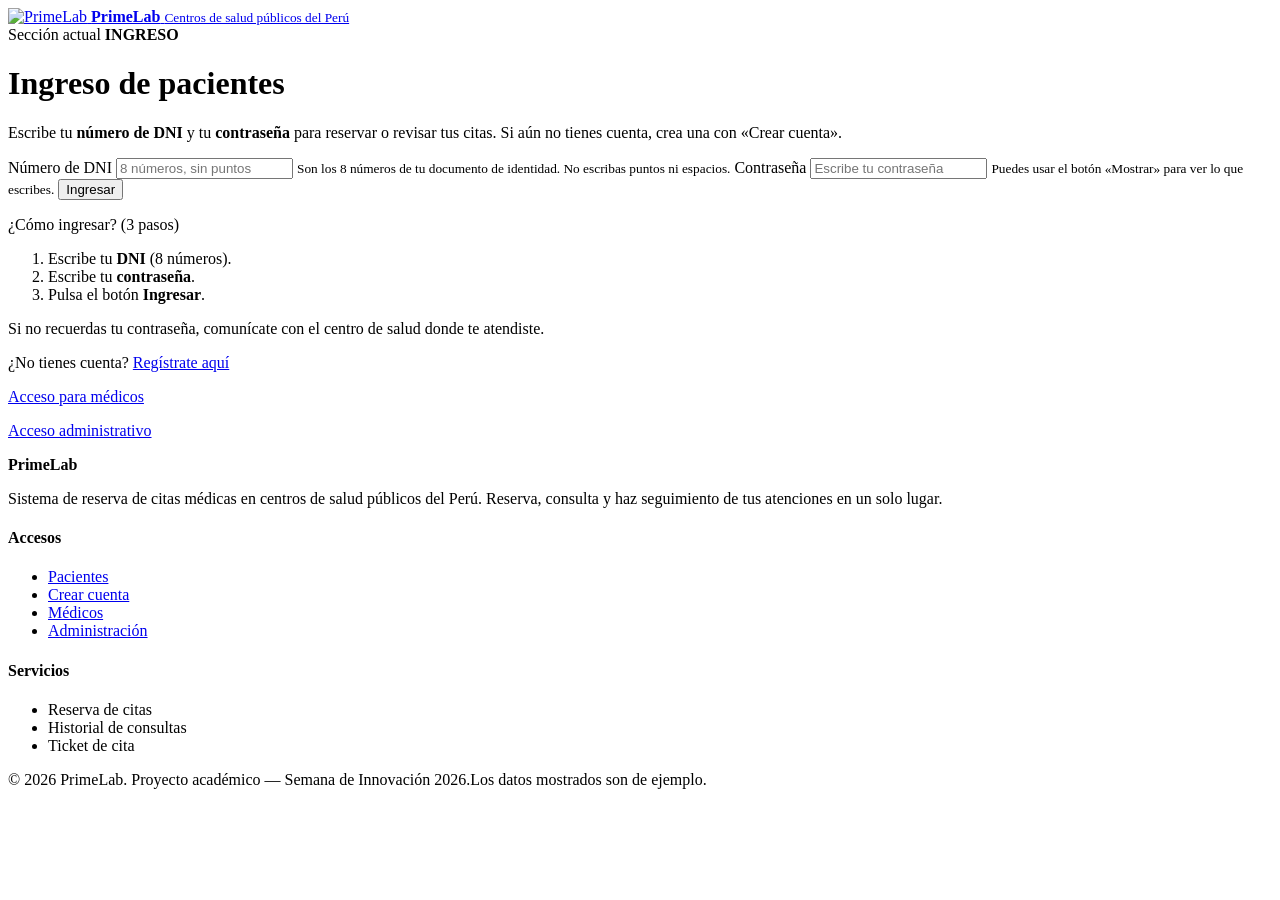
==== index.html @ f3681f13 "Add files via upload" ====
<!doctype html>
<html lang="es">
  <head>
    <meta charset="UTF-8" />
    <meta name="viewport" content="width=device-width, initial-scale=1.0" />
    <title>Iniciar sesión — PrimeLab</title>
    <link rel="preconnect" href="https://fonts.googleapis.com" />
    <link rel="preconnect" href="https://fonts.gstatic.com" crossorigin />
    <link
      href="https://fonts.googleapis.com/css2?family=Sora:wght@500;600;700;800&family=Source+Sans+3:wght@400;600;700&display=swap"
      rel="stylesheet"
    />
    <link rel="stylesheet" href="css/style.css" />
  </head>
  <body data-page="login">
    <header class="topbar">
      <a href="index.html" class="brand">
        <img src="img/PrimeLab%20Logo.png" alt="PrimeLab" class="brand-logo" />
        <span class="brand-copy">
          <strong>PrimeLab</strong>
          <small>Centros de salud públicos del Perú</small>
        </span>
      </a>
      <div class="topbar-right">
        <div class="section-tag">
          <span>Sección actual</span>
          <b>INGRESO</b>
        </div>
      </div>
    </header>

    <main class="login-page">
      <div class="login-card">
        <h1>Ingreso de pacientes</h1>
        <p class="muted">
          Escribe tu <strong>número de DNI</strong> y tu
          <strong>contraseña</strong> para reservar o revisar tus citas. Si aún
          no tienes cuenta, crea una con «Crear cuenta».
        </p>

        <div id="alertBox" class="alert" aria-live="polite"></div>

        <form method="POST" action="login_paciente.php" class="form-stack">
          <label class="field">
            <span>Número de DNI</span>
            <input
              type="text"
              name="dni"
              id="dni"
              maxlength="8"
              inputmode="numeric"
              autocomplete="username"
              aria-describedby="ayudaDni"
              data-numerico="true"
              data-max="8"
              data-exacto="8"
              data-label="DNI"
              placeholder="8 números, sin puntos"
              required
            />
            <small class="field-help" id="ayudaDni"
              >Son los 8 números de tu documento de identidad. No escribas
              puntos ni espacios.</small
            >
          </label>

          <label class="field">
            <span>Contraseña</span>
            <input
              type="password"
              name="contrasena"
              id="contrasena"
              maxlength="60"
              autocomplete="current-password"
              aria-describedby="ayudaClave"
              placeholder="Escribe tu contraseña"
              required
            />
            <small class="field-help" id="ayudaClave"
              >Puedes usar el botón «Mostrar» para ver lo que escribes.</small
            >
          </label>

          <button type="submit" class="button primary full">Ingresar</button>
        </form>

        <div class="ayuda-pasos">
          <p class="ayuda-titulo">¿Cómo ingresar? (3 pasos)</p>
          <ol>
            <li>Escribe tu <strong>DNI</strong> (8 números).</li>
            <li>Escribe tu <strong>contraseña</strong>.</li>
            <li>Pulsa el botón <strong>Ingresar</strong>.</li>
          </ol>
          <p class="ayuda-nota">
            Si no recuerdas tu contraseña, comunícate con el centro de salud
            donde te atendiste.
          </p>
        </div>

        <p class="login-foot">
          ¿No tienes cuenta? <a href="registro.html">Regístrate aquí</a>
        </p>
        <p class="login-foot">
          <a href="medico_login.html">Acceso para médicos</a>
        </p>
        <p class="login-foot">
          <a href="admin_login.html">Acceso administrativo</a>
        </p>
      </div>
    </main>

    <footer class="site-footer">
      <div class="footer-inner">
        <div class="footer-brand">
          <strong>PrimeLab</strong>
          <p>
            Sistema de reserva de citas médicas en centros de salud públicos del
            Perú. Reserva, consulta y haz seguimiento de tus atenciones en un
            solo lugar.
          </p>
        </div>
        <div class="footer-col">
          <h4>Accesos</h4>
          <ul>
            <li><a href="index.html">Pacientes</a></li>
            <li><a href="registro.html">Crear cuenta</a></li>
            <li><a href="medico_login.html">Médicos</a></li>
            <li><a href="admin_login.html">Administración</a></li>
          </ul>
        </div>
        <div class="footer-col">
          <h4>Servicios</h4>
          <ul>
            <li>Reserva de citas</li>
            <li>Historial de consultas</li>
            <li>Ticket de cita</li>
          </ul>
        </div>
      </div>
      <div class="footer-bottom">
        <p>
          <span
            >© 2026 PrimeLab. Proyecto académico — Semana de Innovación
            2026.</span
          ><span>Los datos mostrados son de ejemplo.</span>
        </p>
      </div>
    </footer>

    <script src="js/main.js"></script>
  </body>
</html>
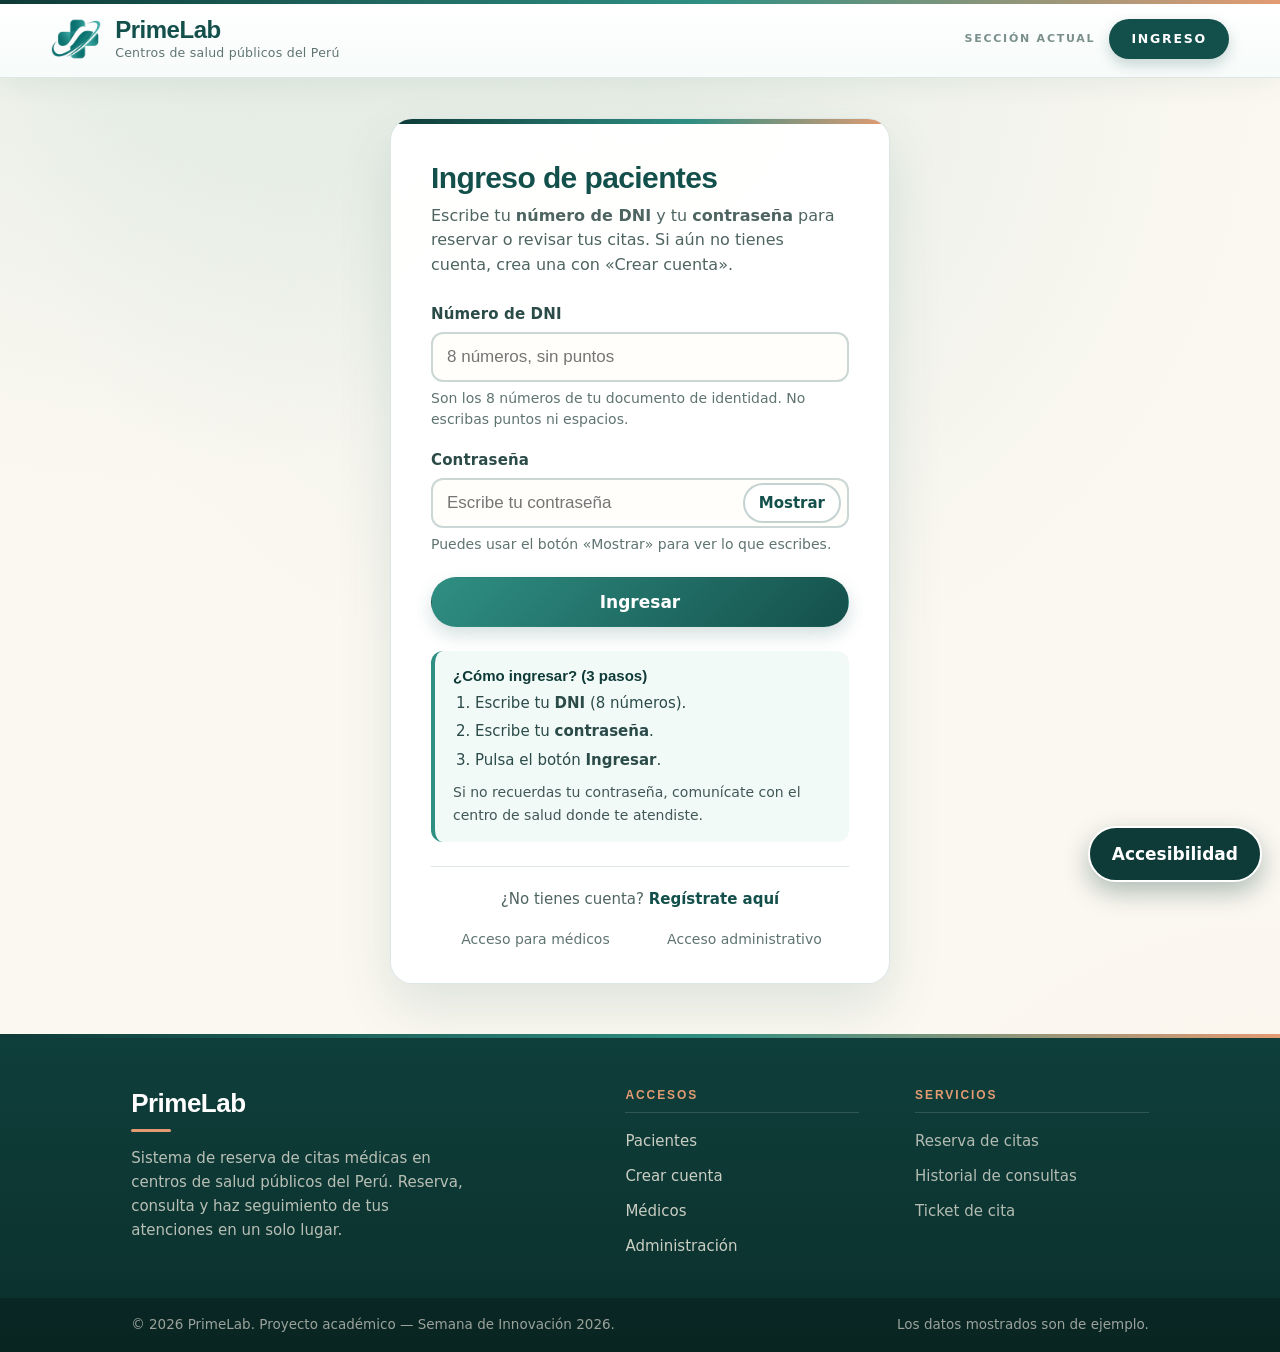
==== commit 150935a3: "Actualización del proyecto PrimeLab" ====
--- a/index.html
+++ b/index.html
@@ -4,6 +4,9 @@
     <meta charset="UTF-8" />
     <meta name="viewport" content="width=device-width, initial-scale=1.0" />
     <title>Iniciar sesión — PrimeLab</title>
+    <link rel="icon" type="image/png" href="img/PrimeLab%20Logo.png" />
+    <link rel="apple-touch-icon" href="img/PrimeLab%20Logo.png" />
+    <meta name="theme-color" content="#14504b" />
     <link rel="preconnect" href="https://fonts.googleapis.com" />
     <link rel="preconnect" href="https://fonts.gstatic.com" crossorigin />
     <link
@@ -12,6 +15,7 @@
     />
     <link rel="stylesheet" href="css/style.css" />
   </head>
+
   <body data-page="login">
     <header class="topbar">
       <a href="index.html" class="brand">
--- a/css/style.css
+++ b/css/style.css
@@ -0,0 +1,3258 @@
+/* css/style.css — PrimeLab (tema teal/cream, reconstruido) */
+:root {
+  --teal-900: #0e3a37;
+  --teal-800: #14504b;
+  --teal-700: #1b5e57;
+  --blue-800: #14504b;
+  --blue-600: #24736a;
+  --blue-500: #2f8f83;
+  --blue-300: #7fc1b8;
+  --blue-200: #bfe3de;
+  --blue-100: #e6f4f1;
+  --blue-50: #f2faf8;
+  --accent: #e39b72;
+  --cream: #fbf8f1;
+  --white: #ffffff;
+  --ink: #183231;
+  --ink-soft: #2b4b49;
+  --muted: #5f7471;
+  --muted-2: #7b8f8c;
+  --line: rgba(20, 80, 75, 0.14);
+  --danger: #a33a30;
+  --danger-bg: #fdeceb;
+  --danger-bd: #f3c2bc;
+  --success: #1f6b4a;
+  --success-bg: #e8f6ef;
+  --success-bd: #bfe3cf;
+  --warning: #8a5a12;
+  --warning-bg: #fff4de;
+  --warning-bd: #efd3a3;
+  --shadow: 0 12px 30px rgba(20, 80, 75, 0.1);
+  --shadow-soft: 0 6px 16px rgba(20, 80, 75, 0.08);
+  --radius: 14px;
+}
+
+* {
+  box-sizing: border-box;
+}
+html,
+body {
+  margin: 0;
+  padding: 0;
+}
+body {
+  font-family:
+    "Source Sans 3",
+    system-ui,
+    -apple-system,
+    Segoe UI,
+    Roboto,
+    Arial,
+    sans-serif;
+  font-size: 17px;
+  color: var(--ink);
+  background:
+    radial-gradient(circle at 10% 0%, rgba(47, 143, 131, 0.1), transparent 28%),
+    radial-gradient(
+      circle at 100% 100%,
+      rgba(227, 155, 114, 0.1),
+      transparent 24%
+    ),
+    var(--cream);
+  line-height: 1.6;
+  min-height: 100vh;
+}
+img {
+  max-width: 100%;
+  display: block;
+}
+a {
+  color: var(--blue-600);
+  text-decoration: none;
+}
+a:hover {
+  color: var(--teal-800);
+}
+h1,
+h2,
+h3,
+.brand-copy strong,
+.panel-title {
+  font-family: "Sora", "Source Sans 3", sans-serif;
+  margin: 0;
+}
+h1 {
+  font-size: 32px;
+  line-height: 1.15;
+  color: var(--teal-800);
+  letter-spacing: -0.02em;
+}
+h2 {
+  font-size: 22px;
+  color: var(--teal-800);
+}
+h3 {
+  font-size: 16px;
+  color: var(--ink);
+}
+p {
+  margin: 0 0 10px;
+}
+.muted {
+  color: #4e6461;
+}
+small,
+.hint {
+  color: #5f7471;
+  font-size: 15px;
+}
+
+/* Topbar */
+.topbar {
+  height: 80px;
+  padding: 0 clamp(20px, 4vw, 52px);
+  display: flex;
+  align-items: center;
+  justify-content: space-between;
+  gap: 20px;
+  background: rgba(251, 248, 241, 0.88);
+  backdrop-filter: blur(10px);
+  border-bottom: 1px solid rgba(20, 80, 75, 0.1);
+  box-shadow: 0 10px 30px rgba(20, 80, 75, 0.06);
+  position: sticky;
+  top: 0;
+  z-index: 60;
+}
+.brand {
+  display: flex;
+  align-items: center;
+  gap: 13px;
+  text-decoration: none;
+  min-width: 0;
+}
+.brand-logo {
+  width: 44px;
+  height: 44px;
+  filter: drop-shadow(0 6px 12px rgba(20, 80, 75, 0.18));
+  flex-shrink: 0;
+}
+.brand-copy {
+  display: flex;
+  flex-direction: column;
+  line-height: 1.15;
+}
+.brand-copy strong {
+  font-size: 20px;
+  font-weight: 700;
+  color: var(--teal-800);
+}
+.brand-copy small {
+  font-size: 12px;
+  color: var(--muted);
+}
+.topbar-right {
+  display: flex;
+  align-items: center;
+  gap: 18px;
+}
+.section-tag {
+  display: flex;
+  align-items: center;
+  gap: 12px;
+  font-size: 13px;
+  color: var(--muted);
+}
+.section-tag b {
+  background: var(--white);
+  border: 1px solid rgba(20, 80, 75, 0.14);
+  border-radius: 999px;
+  padding: 8px 16px;
+  font-size: 13px;
+  letter-spacing: 0.08em;
+  color: var(--teal-800);
+  box-shadow: 0 3px 10px rgba(20, 80, 75, 0.06);
+  white-space: nowrap;
+}
+
+/* Buttons */
+.button {
+  display: inline-flex;
+  align-items: center;
+  justify-content: center;
+  gap: 8px;
+  padding: 13px 22px;
+  min-height: 50px;
+  border-radius: 999px;
+  border: 1px solid transparent;
+  font:
+    700 17px "Source Sans 3",
+    sans-serif;
+  cursor: pointer;
+  transition: all 0.15s ease;
+  text-decoration: none;
+  line-height: 1.2;
+}
+.button.primary {
+  background: linear-gradient(135deg, var(--blue-500), var(--teal-800));
+  color: #fff;
+  box-shadow: 0 8px 18px rgba(20, 80, 75, 0.18);
+}
+.button.primary:hover {
+  filter: brightness(1.03);
+  transform: translateY(-1px);
+  color: #fff;
+}
+.button.secondary {
+  background: #fff;
+  color: var(--teal-800);
+  border-color: rgba(20, 80, 75, 0.18);
+}
+.button.secondary:hover {
+  background: var(--blue-50);
+}
+.button.danger {
+  background: #fff;
+  color: var(--danger);
+  border-color: var(--danger-bd);
+}
+.button.danger:hover {
+  background: var(--danger-bg);
+}
+.button.small {
+  padding: 10px 16px;
+  min-height: 44px;
+  font-size: 15px;
+}
+.button.full {
+  width: 100%;
+}
+button.button {
+  font-family: inherit;
+}
+
+/* Layout login */
+.login-page {
+  min-height: calc(100dvh - 80px);
+  display: flex;
+  align-items: center;
+  justify-content: center;
+  padding: 40px 20px 50px;
+}
+.login-card {
+  width: 100%;
+  max-width: 520px;
+  background: rgba(255, 255, 255, 0.96);
+  border: 1px solid rgba(20, 80, 75, 0.1);
+  border-radius: 24px;
+  padding: 36px 38px 32px;
+  box-shadow: var(--shadow);
+}
+.login-card h1 {
+  font-size: 28px;
+  margin-bottom: 6px;
+}
+.login-card .muted {
+  margin-bottom: 18px;
+}
+.login-foot {
+  margin: 16px 0 0;
+  text-align: center;
+  color: #4e6461;
+  font-size: 16px;
+}
+
+/* App layout */
+.app-layout {
+  display: grid;
+  grid-template-columns: 270px minmax(0, 1fr);
+  min-height: calc(100dvh - 80px);
+}
+.sidebar {
+  background:
+    radial-gradient(
+      circle at 15% 0%,
+      rgba(47, 143, 131, 0.45),
+      transparent 42%
+    ),
+    linear-gradient(180deg, var(--teal-900) 0%, #0b2f2c 100%);
+  padding: 30px 20px 26px;
+  color: #f4efe3;
+  display: flex;
+  flex-direction: column;
+  position: sticky;
+  top: 80px;
+  height: calc(100dvh - 80px);
+  overflow-y: auto;
+}
+.user-chip {
+  display: flex;
+  align-items: center;
+  gap: 12px;
+  padding: 10px;
+  background: rgba(255, 255, 255, 0.08);
+  border: 1px solid rgba(255, 255, 255, 0.12);
+  border-radius: 14px;
+  margin-bottom: 18px;
+}
+.avatar {
+  width: 40px;
+  height: 40px;
+  border-radius: 12px;
+  background: linear-gradient(135deg, var(--accent), #c97b52);
+  color: #2a1a10;
+  display: flex;
+  align-items: center;
+  justify-content: center;
+  font:
+    700 16px "Sora",
+    sans-serif;
+  flex-shrink: 0;
+}
+.user-chip strong {
+  display: block;
+  font-size: 14px;
+  color: #f4efe3;
+  line-height: 1.2;
+}
+.user-chip small {
+  color: rgba(244, 239, 227, 0.66);
+  font-size: 12px;
+}
+.sidebar nav {
+  display: grid;
+  gap: 4px;
+}
+.nav-label {
+  font-size: 12px;
+  text-transform: uppercase;
+  letter-spacing: 0.12em;
+  color: rgba(244, 239, 227, 0.7);
+  margin: 8px 8px 4px;
+  font-weight: 700;
+}
+.nav-btn {
+  display: flex;
+  align-items: center;
+  gap: 10px;
+  padding: 13px 14px;
+  border-radius: 12px;
+  color: rgba(244, 239, 227, 0.9);
+  font-weight: 600;
+  font-size: 16px;
+  border: 1px solid transparent;
+}
+.nav-btn:hover {
+  background: rgba(255, 255, 255, 0.09);
+  color: #fff;
+}
+.nav-btn.active {
+  background: rgba(255, 255, 255, 0.14);
+  border-color: rgba(255, 255, 255, 0.16);
+  color: #fff;
+  box-shadow: inset 3px 0 0 var(--accent);
+}
+.nav-btn-danger {
+  color: #f2b3a6;
+}
+.nav-btn-danger:hover {
+  background: rgba(242, 179, 166, 0.12);
+}
+.nav-btn .ico {
+  width: 18px;
+  text-align: center;
+}
+.account-actions {
+  margin-top: auto;
+  padding-top: 14px;
+  border-top: 1px solid rgba(255, 255, 255, 0.14);
+}
+
+.content {
+  padding: 44px clamp(24px, 4vw, 56px) 56px;
+  min-width: 0;
+  width: 100%;
+  max-width: 1180px;
+  margin: 0 auto;
+}
+.page-heading {
+  margin-bottom: 22px;
+  text-align: center;
+}
+.page-heading .eyebrow {
+  font-size: 13px;
+  text-transform: uppercase;
+  letter-spacing: 0.14em;
+  color: var(--blue-600);
+  font-weight: 700;
+  margin-bottom: 4px;
+}
+.page-heading .muted {
+  margin: 8px auto 0;
+  max-width: 720px;
+  font-size: 17px;
+}
+.rule {
+  border: 0;
+  border-top: 1px solid rgba(20, 80, 75, 0.12);
+  margin: 18px 0;
+}
+
+/* Panels & cards */
+.panel {
+  background: #fff;
+  border: 1px solid rgba(20, 80, 75, 0.1);
+  border-radius: 20px;
+  padding: 22px 22px;
+  box-shadow: 0 10px 30px rgba(20, 80, 75, 0.06);
+}
+.panel-head {
+  display: flex;
+  align-items: center;
+  justify-content: space-between;
+  gap: 12px;
+  margin-bottom: 14px;
+  flex-wrap: wrap;
+}
+.panel-title {
+  font-size: 18px;
+}
+.danger-zone {
+  border-color: rgba(163, 58, 48, 0.18);
+}
+
+.dashboard-banner {
+  display: grid;
+  grid-template-columns: 1.4fr 1fr;
+  gap: 18px;
+  align-items: center;
+  padding: 28px 30px;
+  border-radius: 26px;
+  color: #fff;
+  margin-bottom: 22px;
+  background:
+    radial-gradient(
+      circle at 88% 12%,
+      rgba(227, 155, 114, 0.3),
+      transparent 32%
+    ),
+    radial-gradient(
+      circle at 10% 100%,
+      rgba(47, 143, 131, 0.55),
+      transparent 48%
+    ),
+    linear-gradient(
+      135deg,
+      var(--teal-900) 0%,
+      var(--teal-800) 58%,
+      #1f6b63 100%
+    );
+  box-shadow: 0 22px 50px rgba(14, 58, 55, 0.22);
+}
+.banner-copy h2 {
+  color: #fff;
+  font-size: 28px;
+  margin-bottom: 8px;
+}
+.banner-copy p {
+  color: rgba(255, 255, 255, 0.85);
+  margin-bottom: 16px;
+}
+.banner-visual {
+  display: flex;
+  justify-content: flex-end;
+}
+.mini-ticket {
+  background: rgba(255, 255, 255, 0.12);
+  border: 1px solid rgba(255, 255, 255, 0.18);
+  border-radius: 14px;
+  padding: 14px 16px;
+  min-width: 220px;
+}
+.mini-ticket strong {
+  display: block;
+  font-size: 13px;
+  margin-bottom: 4px;
+}
+.mini-ticket small {
+  display: block;
+  color: rgba(255, 255, 255, 0.82);
+  font-size: 12px;
+}
+
+.dashboard-overview {
+  display: grid;
+  grid-template-columns: repeat(auto-fit, minmax(190px, 1fr));
+  gap: 14px;
+  margin-bottom: 24px;
+}
+.summary-card {
+  background: #fff;
+  border: 1px solid rgba(20, 80, 75, 0.1);
+  border-radius: 16px;
+  padding: 18px 20px;
+  display: flex;
+  flex-direction: column;
+  gap: 2px;
+  box-shadow: 0 4px 14px rgba(20, 80, 75, 0.05);
+}
+.summary-label {
+  font-size: 12px;
+  text-transform: uppercase;
+  letter-spacing: 0.1em;
+  color: var(--muted);
+  font-weight: 600;
+}
+.summary-count {
+  font-size: 32px;
+  font-weight: 700;
+  color: var(--teal-800);
+  line-height: 1.15;
+  font-family: "Sora", sans-serif;
+}
+.summary-details {
+  font-size: 13px;
+  color: var(--muted-2);
+}
+
+/* Forms */
+.form-stack {
+  display: grid;
+  gap: 14px;
+}
+.field {
+  display: grid;
+  gap: 6px;
+  min-width: 0;
+}
+.field > span {
+  color: var(--ink-soft);
+  font-weight: 700;
+  font-size: 16px;
+}
+.field input,
+.field select,
+.field textarea,
+.table-search {
+  width: 100%;
+  min-height: 50px;
+  padding: 12px 14px;
+  border: 2px solid rgba(20, 80, 75, 0.22);
+  border-radius: 12px;
+  background: #fffefb;
+  color: var(--ink);
+  font:
+    400 17px "Source Sans 3",
+    sans-serif;
+  transition:
+    border-color 0.15s,
+    box-shadow 0.15s;
+}
+.field textarea {
+  min-height: 90px;
+  resize: vertical;
+}
+.field input:focus,
+.field select:focus,
+.field textarea:focus,
+.table-search:focus {
+  outline: none;
+  border-color: var(--blue-500);
+  box-shadow: 0 0 0 4px rgba(47, 143, 131, 0.14);
+}
+.field input.input-error {
+  border-color: var(--danger);
+  box-shadow: 0 0 0 4px rgba(163, 58, 48, 0.12);
+}
+.field input[readonly],
+.field textarea[readonly] {
+  background: #eef5f3;
+  color: var(--ink-soft);
+  border-style: dashed;
+  cursor: default;
+}
+.form-grid-2 {
+  display: grid;
+  grid-template-columns: repeat(2, minmax(0, 1fr));
+  gap: 14px;
+}
+.compact-field {
+  max-width: 520px;
+}
+.input-with-button {
+  display: grid;
+  grid-template-columns: 1fr auto;
+  gap: 10px;
+  align-items: start;
+}
+.field-help,
+.field-inline-help {
+  font-size: 15px;
+  color: var(--muted);
+  line-height: 1.5;
+}
+.field-inline-help {
+  display: none;
+}
+.field-inline-help.show {
+  display: block;
+  margin-top: 4px;
+}
+.field-inline-help.error,
+.field-help.error {
+  color: var(--danger);
+}
+.field-inline-help.success,
+.field-help.success {
+  color: var(--success);
+}
+input,
+select,
+textarea {
+  accent-color: var(--blue-500);
+}
+
+/* Custom select */
+.select-custom {
+  position: relative;
+  width: 100%;
+  min-width: 0;
+}
+.select-native {
+  position: absolute !important;
+  width: 1px !important;
+  height: 1px !important;
+  padding: 0 !important;
+  margin: 0 !important;
+  opacity: 0 !important;
+  pointer-events: none !important;
+  overflow: hidden !important;
+  clip: rect(0 0 0 0) !important;
+}
+.select-trigger {
+  width: 100%;
+  min-height: 50px;
+  display: flex;
+  align-items: center;
+  justify-content: space-between;
+  gap: 10px;
+  padding: 12px 14px;
+  border: 2px solid rgba(20, 80, 75, 0.22);
+  border-radius: 12px;
+  background: #fffefb;
+  color: var(--ink);
+  font-family: inherit;
+  font-size: 17px;
+  line-height: 1.3;
+  text-align: left;
+  cursor: pointer;
+  box-shadow: inset 0 1px 2px rgba(20, 80, 75, 0.04);
+  transition:
+    border-color 0.15s ease,
+    box-shadow 0.15s ease;
+}
+.select-trigger:hover {
+  border-color: var(--blue-300);
+}
+.select-trigger:focus-visible,
+.select-custom.open .select-trigger {
+  outline: none;
+  border-color: var(--blue-500);
+  box-shadow: 0 0 0 4px rgba(47, 143, 131, 0.14);
+}
+.select-trigger.input-error {
+  border-color: var(--danger) !important;
+  box-shadow: 0 0 0 4px rgba(163, 58, 48, 0.12) !important;
+}
+.select-trigger.placeholder .select-value {
+  color: var(--muted-2);
+}
+.select-value {
+  overflow: hidden;
+  text-overflow: ellipsis;
+  white-space: nowrap;
+}
+.select-chevron {
+  width: 16px;
+  height: 16px;
+  flex-shrink: 0;
+  color: var(--blue-600);
+  transition: transform 0.18s ease;
+}
+.select-custom.open .select-chevron {
+  transform: rotate(180deg);
+}
+.select-menu {
+  position: absolute;
+  top: calc(100% + 6px);
+  left: 0;
+  right: 0;
+  z-index: 90;
+  display: none;
+  max-height: 260px;
+  overflow-y: auto;
+  margin: 0;
+  padding: 6px;
+  list-style: none;
+  background: #fffefb;
+  border: 1px solid rgba(20, 80, 75, 0.14);
+  border-radius: 14px;
+  box-shadow: 0 18px 38px rgba(20, 80, 75, 0.16);
+}
+.select-custom.open .select-menu {
+  display: block;
+}
+.select-option {
+  padding: 12px 13px;
+  border-radius: 9px;
+  font-size: 17px;
+  line-height: 1.35;
+  color: var(--ink);
+  cursor: pointer;
+  transition:
+    background 0.12s ease,
+    color 0.12s ease;
+}
+.select-option:hover,
+.select-option.activa {
+  background: rgba(47, 143, 131, 0.12);
+  color: var(--teal-800);
+}
+.select-option.selected {
+  background: var(--teal-800);
+  color: #fff;
+  font-weight: 600;
+}
+.select-option.selected:hover,
+.select-option.selected.activa {
+  background: var(--blue-500);
+  color: #fff;
+}
+.select-option.disabled {
+  opacity: 0.45;
+  cursor: not-allowed;
+  background: transparent;
+  color: var(--muted);
+}
+
+/* Alerts */
+.alert {
+  display: none;
+  padding: 14px 16px;
+  border-radius: 12px;
+  margin-bottom: 16px;
+  font-size: 16px;
+  border: 1px solid transparent;
+  line-height: 1.5;
+}
+.alert.show {
+  display: block;
+}
+.alert.error {
+  background: var(--danger-bg);
+  color: var(--danger);
+  border-color: var(--danger-bd);
+}
+.alert.success {
+  background: var(--success-bg);
+  color: var(--success);
+  border-color: var(--success-bd);
+}
+
+/* Steps, filters, reservar */
+.steps {
+  display: flex;
+  gap: 12px;
+  flex-wrap: wrap;
+  margin-bottom: 22px;
+  justify-content: center;
+}
+.step {
+  display: inline-flex;
+  align-items: center;
+  gap: 10px;
+  padding: 10px 16px;
+  border-radius: 999px;
+  background: #fff;
+  border: 2px solid var(--line);
+  color: var(--muted);
+  font-weight: 700;
+  font-size: 16px;
+}
+.step-dot {
+  width: 30px;
+  height: 30px;
+  border-radius: 50%;
+  display: inline-flex;
+  align-items: center;
+  justify-content: center;
+  background: var(--blue-100);
+  color: var(--teal-800);
+  font-size: 15px;
+  font-weight: 700;
+}
+.step.active {
+  color: var(--teal-800);
+  border-color: var(--blue-300);
+  background: var(--blue-50);
+}
+.step.active .step-dot {
+  background: var(--teal-800);
+  color: #fff;
+}
+.step.done {
+  color: var(--success);
+}
+.step.done .step-dot {
+  background: var(--success-bg);
+  color: var(--success);
+  border: 1px solid var(--success-bd);
+}
+
+.filter-bar {
+  display: grid;
+  grid-template-columns: 1.4fr 1fr 1fr auto;
+  gap: 12px;
+  align-items: end;
+  background: #fff;
+  border: 1px solid rgba(20, 80, 75, 0.1);
+  border-radius: 14px;
+  padding: 16px 18px;
+  margin-bottom: 14px;
+}
+.filter-bar.compact {
+  grid-template-columns: 1.4fr 1fr auto;
+}
+
+.center-grid {
+  display: grid;
+  grid-template-columns: repeat(auto-fill, minmax(300px, 1fr));
+  gap: 16px;
+}
+.center-card {
+  background: #fff;
+  border: 1px solid rgba(20, 80, 75, 0.1);
+  border-radius: 18px;
+  padding: 20px;
+  box-shadow: 0 8px 22px rgba(20, 80, 75, 0.05);
+  display: flex;
+  flex-direction: column;
+  gap: 14px;
+  transition:
+    border-color 0.18s ease,
+    box-shadow 0.18s ease,
+    transform 0.18s ease;
+}
+.center-card:hover,
+.center-card:focus-within {
+  border-color: var(--blue-300);
+  box-shadow: 0 14px 30px rgba(20, 80, 75, 0.1);
+  transform: translateY(-2px);
+}
+.center-head {
+  display: flex;
+  align-items: flex-start;
+  justify-content: space-between;
+  gap: 10px;
+}
+.center-head h3 {
+  margin: 0;
+  font-size: 18px;
+  line-height: 1.25;
+}
+.center-tipo {
+  flex-shrink: 0;
+  font-size: 12px;
+  font-weight: 700;
+  color: var(--teal-800);
+  background: var(--blue-100);
+  border: 1px solid var(--blue-200);
+  border-radius: 999px;
+  padding: 3px 10px;
+}
+.center-info {
+  list-style: none;
+  margin: 0;
+  padding: 0;
+  display: grid;
+  gap: 10px;
+  font-size: 15px;
+  color: var(--ink-soft);
+}
+.center-info li {
+  display: grid;
+  grid-template-columns: 18px 1fr;
+  gap: 10px;
+  align-items: start;
+  line-height: 1.4;
+}
+.center-info svg {
+  width: 18px;
+  height: 18px;
+  margin-top: 2px;
+  fill: none;
+  stroke: var(--blue-600);
+  stroke-width: 1.8;
+  stroke-linecap: round;
+  stroke-linejoin: round;
+}
+.center-info small {
+  display: block;
+  font-size: 13.5px;
+  color: var(--muted);
+}
+.center-info a {
+  color: inherit;
+  text-decoration: none;
+}
+.center-info a:hover {
+  text-decoration: underline;
+}
+.center-esp {
+  display: grid;
+  gap: 8px;
+  padding-top: 14px;
+  border-top: 1px dashed var(--line);
+}
+.center-esp-label {
+  font-size: 12px;
+  font-weight: 700;
+  letter-spacing: 0.06em;
+  text-transform: uppercase;
+  color: var(--muted);
+}
+.chip-list {
+  list-style: none;
+  margin: 0;
+  padding: 0;
+  display: flex;
+  flex-wrap: wrap;
+  gap: 6px;
+}
+.chip-list li {
+  font-size: 13px;
+  line-height: 1;
+  padding: 6px 10px;
+  border-radius: 999px;
+  background: var(--blue-50);
+  border: 1px solid var(--blue-100);
+  color: var(--ink-soft);
+}
+.chip-list .chip-more {
+  background: transparent;
+  border-style: dashed;
+  color: var(--muted);
+  cursor: help;
+}
+/* El botón siempre queda al pie: todas las tarjetas de una fila se alinean. */
+.center-cta {
+  margin-top: auto;
+}
+.filter-actions {
+  display: flex;
+  align-items: center;
+  gap: 12px;
+}
+.filter-clear {
+  font-size: 14px;
+  font-weight: 600;
+  color: var(--blue-600);
+  text-decoration: none;
+  white-space: nowrap;
+}
+.filter-clear:hover {
+  text-decoration: underline;
+}
+.results-count {
+  margin: 4px 2px 12px;
+  font-size: 14px;
+  color: var(--muted);
+}
+@media (prefers-reduced-motion: reduce) {
+  .center-card {
+    transition: none;
+  }
+  .center-card:hover,
+  .center-card:focus-within {
+    transform: none;
+  }
+}
+.center-icon {
+  width: 42px;
+  height: 42px;
+  border-radius: 11px;
+  background: rgba(47, 143, 131, 0.12);
+  color: var(--teal-800);
+  display: flex;
+  align-items: center;
+  justify-content: center;
+  font-size: 20px;
+  margin-bottom: 4px;
+}
+
+.two-col {
+  display: grid;
+  grid-template-columns: 1fr 1fr;
+  gap: 16px;
+  align-items: start;
+}
+.selection-box {
+  background: var(--blue-50);
+  border: 1px solid var(--blue-100);
+  border-radius: 12px;
+  padding: 14px 16px;
+  margin-bottom: 14px;
+  font-size: 17px;
+}
+.list-h {
+  margin: 14px 0 8px;
+  font-size: 14px;
+  color: var(--muted);
+  text-transform: uppercase;
+  letter-spacing: 0.06em;
+}
+.doctor-list {
+  display: grid;
+  gap: 10px;
+}
+.doctor-card {
+  display: flex;
+  align-items: center;
+  gap: 14px;
+  padding: 14px 14px;
+  border: 2px solid rgba(20, 80, 75, 0.12);
+  border-radius: 13px;
+  cursor: pointer;
+  background: #fff;
+}
+.doctor-card.selected {
+  border-color: var(--blue-500);
+  background: rgba(47, 143, 131, 0.08);
+  box-shadow: 0 6px 16px rgba(47, 143, 131, 0.12);
+}
+.doctor-card input {
+  margin: 0;
+}
+.doctor-card strong {
+  display: block;
+  font-size: 14px;
+}
+.doctor-card small {
+  color: var(--muted);
+}
+.doctor-info {
+  min-width: 0;
+}
+
+.medico-foto {
+  border-radius: 50%;
+  object-fit: cover;
+  flex-shrink: 0;
+  border: 2px solid rgba(20, 80, 75, 0.12);
+  background: var(--blue-50);
+}
+.medico-foto-fallback {
+  display: inline-flex;
+  align-items: center;
+  justify-content: center;
+  border-radius: 50%;
+  background: linear-gradient(135deg, var(--blue-500), var(--teal-800));
+  color: #fff;
+  font-weight: 700;
+  font-family: "Sora", sans-serif;
+}
+.medico-inline {
+  display: inline-flex;
+  align-items: center;
+  gap: 10px;
+}
+.medico-inline .medico-foto {
+  width: 40px;
+  height: 40px;
+}
+.medico-resumen {
+  display: flex;
+  align-items: center;
+  gap: 12px;
+  margin-bottom: 10px;
+  padding: 10px 12px;
+  background: var(--blue-50);
+  border: 1px solid var(--blue-100);
+  border-radius: 12px;
+}
+
+.slot-grid {
+  display: grid;
+  grid-template-columns: repeat(auto-fill, minmax(90px, 1fr));
+  gap: 10px;
+}
+.slot {
+  border: 2px solid rgba(20, 80, 75, 0.16);
+  border-radius: 12px;
+  padding: 14px 10px;
+  text-align: center;
+  cursor: pointer;
+  background: #fff;
+  font-weight: 700;
+  font-size: 17px;
+}
+.slot input {
+  display: none;
+}
+.slot:hover {
+  border-color: var(--blue-300);
+  background: var(--blue-50);
+}
+.slot.selected {
+  background: var(--teal-800);
+  color: #fff;
+  border-color: var(--teal-800);
+}
+.slot.disabled {
+  opacity: 0.45;
+  cursor: not-allowed;
+  background: #f4f4f1;
+}
+.slot-legend {
+  display: flex;
+  gap: 14px;
+  font-size: 12px;
+  color: var(--muted);
+  margin-top: 4px;
+}
+.dot {
+  display: inline-block;
+  width: 10px;
+  height: 10px;
+  border-radius: 50%;
+  margin-right: 4px;
+  vertical-align: middle;
+}
+.dot-free {
+  background: #fff;
+  border: 1px solid rgba(20, 80, 75, 0.3);
+}
+.dot-off {
+  background: #c8d2d0;
+}
+
+/* Data & summary */
+.data-grid {
+  display: grid;
+  grid-template-columns: repeat(auto-fit, minmax(min(170px, 100%), 1fr));
+  gap: 12px;
+  margin: 16px 0;
+}
+.data-grid div {
+  background: var(--blue-50);
+  border: 1px solid var(--blue-100);
+  border-radius: 12px;
+  padding: 10px 12px;
+  min-width: 0;
+}
+.data-grid span {
+  display: block;
+  font-size: 13px;
+  text-transform: uppercase;
+  letter-spacing: 0.08em;
+  color: #415856;
+  font-weight: 700;
+  margin-bottom: 2px;
+}
+.data-grid strong {
+  font-size: 17px;
+  color: var(--ink);
+  display: block;
+  overflow-wrap: anywhere;
+  word-break: break-word;
+}
+.summary-list {
+  display: grid;
+  gap: 0;
+  margin: 14px 0 0;
+}
+.summary-list > div {
+  display: grid;
+  grid-template-columns: 180px 1fr;
+  gap: 10px;
+  padding: 10px 0;
+  border-bottom: 1px solid var(--line);
+}
+.summary-list > div span {
+  color: var(--muted);
+  font-weight: 600;
+}
+.summary-list > div strong {
+  color: var(--ink);
+}
+
+/* Tables */
+.table-responsive {
+  overflow-x: auto;
+  scrollbar-width: thin;
+  scrollbar-color: rgba(20, 80, 75, 0.35) transparent;
+}
+.table {
+  width: 100%;
+  border-collapse: collapse;
+  font-size: 15px;
+}
+.table th {
+  background: var(--blue-50);
+  color: var(--teal-800);
+  font-size: 12px;
+  text-transform: uppercase;
+  letter-spacing: 0.07em;
+  text-align: left;
+  padding: 12px;
+  border-bottom: 1px solid var(--blue-200);
+  white-space: nowrap;
+}
+.table td {
+  padding: 12px;
+  border-bottom: 1px solid var(--blue-100);
+  vertical-align: top;
+  line-height: 1.5;
+}
+.table tbody tr:hover {
+  background: #fbfdfc;
+}
+.table-empty {
+  text-align: center;
+  color: var(--muted);
+  padding: 26px 12px !important;
+}
+.code {
+  font-family: Consolas, "Courier New", monospace;
+  font-size: 13px;
+  background: var(--blue-50);
+  border: 1px solid var(--blue-100);
+  padding: 3px 7px;
+  border-radius: 6px;
+  color: var(--teal-800);
+  white-space: nowrap;
+}
+.actions-cell {
+  display: flex;
+  gap: 6px;
+  align-items: center;
+  flex-wrap: wrap;
+}
+.table-search {
+  max-width: 280px;
+  min-height: 44px;
+  font-size: 15px;
+}
+.link-inline {
+  font-size: 14px;
+  font-weight: 700;
+  color: var(--blue-600);
+}
+.link-inline:hover {
+  text-decoration: underline;
+}
+
+.status-badge {
+  display: inline-block;
+  padding: 5px 11px;
+  border-radius: 999px;
+  font-size: 13px;
+  font-weight: 700;
+  text-transform: capitalize;
+}
+.status-pending {
+  background: var(--warning-bg);
+  color: var(--warning);
+  border: 1px solid var(--warning-bd);
+}
+.status-done {
+  background: var(--success-bg);
+  color: var(--success);
+  border: 1px solid var(--success-bd);
+}
+.status-cancel {
+  background: var(--danger-bg);
+  color: var(--danger);
+  border: 1px solid var(--danger-bd);
+}
+
+/* Ticket */
+.ticket-card {
+  background: #fff;
+  border: 1px solid rgba(20, 80, 75, 0.12);
+  border-radius: 22px;
+  padding: 28px 30px 26px;
+  max-width: 760px;
+  box-shadow: var(--shadow-soft);
+}
+.ticket-code {
+  text-align: center;
+  margin-bottom: 8px;
+}
+.ticket-code span {
+  display: block;
+  font-size: 13px;
+  text-transform: uppercase;
+  letter-spacing: 0.12em;
+  color: var(--muted);
+  font-weight: 700;
+}
+.ticket-code strong {
+  font-size: 34px;
+  color: var(--teal-800);
+  font-family: "Sora", sans-serif;
+  letter-spacing: 0.06em;
+}
+.ticket-actions {
+  display: flex;
+  gap: 10px;
+  margin-top: 18px;
+  flex-wrap: wrap;
+}
+
+.timeline {
+  list-style: none;
+  padding: 0;
+  margin: 12px 0 0;
+  display: grid;
+  gap: 8px;
+}
+.timeline li {
+  padding: 10px 12px;
+  background: var(--blue-50);
+  border: 1px solid var(--blue-100);
+  border-radius: 10px;
+  font-size: 15px;
+}
+
+.site-footer {
+  text-align: center;
+  color: var(--muted);
+  font-size: 14px;
+  padding: 20px 24px 26px;
+}
+.site-footer p {
+  margin: 2px 0;
+}
+
+/* Live Server aviso */
+.entorno-aviso {
+  position: fixed;
+  left: 50%;
+  bottom: 18px;
+  transform: translateX(-50%);
+  z-index: 200;
+  width: min(760px, calc(100% - 32px));
+  background: #8a2f26;
+  color: #fff6f2;
+  border: 1px solid rgba(255, 255, 255, 0.22);
+  border-radius: 14px;
+  padding: 13px 18px;
+  font-size: 13.5px;
+  line-height: 1.5;
+  box-shadow: 0 16px 36px rgba(60, 18, 12, 0.35);
+}
+.entorno-aviso strong {
+  color: #fff;
+}
+.entorno-aviso a {
+  color: #ffd9c7;
+  font-weight: 700;
+  text-decoration: underline;
+  white-space: nowrap;
+}
+.entorno-aviso a:hover {
+  color: #fff;
+}
+
+/* Responsive */
+@media (max-width: 1100px) {
+  .content {
+    padding: 32px 30px 44px;
+  }
+  .dashboard-banner {
+    grid-template-columns: 1fr;
+    min-height: 0;
+  }
+  .banner-visual {
+    display: none;
+  }
+  .two-col {
+    grid-template-columns: 1fr;
+  }
+  .filter-bar.compact {
+    grid-template-columns: 1fr 1fr;
+  }
+}
+@media (max-width: 900px) {
+  .topbar {
+    padding: 0 20px;
+  }
+  .section-tag span {
+    display: none;
+  }
+  .app-layout {
+    grid-template-columns: minmax(0, 1fr);
+  }
+  .sidebar {
+    border-right: 0;
+    border-bottom: 0;
+    padding: 18px 20px;
+    position: static;
+    height: auto;
+    overflow: visible;
+    background: linear-gradient(180deg, var(--teal-900), #0b2f2c);
+  }
+  .user-chip {
+    display: none;
+  }
+  .sidebar nav {
+    display: flex;
+    flex-wrap: wrap;
+    overflow-x: visible;
+    gap: 6px;
+    row-gap: 6px;
+    padding-bottom: 4px;
+  }
+  .nav-btn {
+    white-space: nowrap;
+    max-width: 100%;
+    overflow: hidden;
+    text-overflow: ellipsis;
+  }
+  .account-actions {
+    margin-top: 10px;
+    display: flex;
+    gap: 6px;
+    border-top: 0;
+    padding-top: 0;
+  }
+  .content {
+    padding: 24px 20px 40px;
+  }
+  .filter-bar,
+  .filter-bar.compact {
+    grid-template-columns: 1fr;
+  }
+  .form-grid-2 {
+    grid-template-columns: 1fr;
+  }
+  .summary-list > div {
+    grid-template-columns: 1fr;
+    gap: 2px;
+  }
+  .site-footer {
+    padding: 18px 20px;
+  }
+  .table-responsive {
+    background:
+      linear-gradient(to right, #fff 30%, rgba(255, 255, 255, 0)) left center,
+      linear-gradient(to left, #fff 30%, rgba(255, 255, 255, 0)) right center,
+      radial-gradient(
+          farthest-side at 0 50%,
+          rgba(20, 80, 75, 0.16),
+          transparent
+        )
+        left center,
+      radial-gradient(
+          farthest-side at 100% 50%,
+          rgba(20, 80, 75, 0.16),
+          transparent
+        )
+        right center;
+    background-repeat: no-repeat;
+    background-size:
+      34px 100%,
+      34px 100%,
+      12px 100%,
+      12px 100%;
+    background-attachment: local, local, scroll, scroll;
+  }
+  .table-responsive .table {
+    min-width: 680px;
+  }
+}
+@media (max-width: 620px) {
+  .topbar {
+    height: 72px;
+    padding: 0 16px;
+    gap: 12px;
+  }
+  .brand {
+    gap: 10px;
+    min-width: 0;
+  }
+  .brand-logo {
+    width: 38px;
+    height: 38px;
+  }
+  .brand-copy {
+    min-width: 0;
+  }
+  .brand-copy strong {
+    font-size: 17px;
+  }
+  .brand-copy small {
+    display: none;
+  }
+  .section-tag b {
+    padding: 7px 12px;
+    font-size: 11px;
+  }
+  h1 {
+    font-size: 25px;
+  }
+  .login-page {
+    min-height: calc(100dvh - 72px);
+  }
+  .app-layout {
+    min-height: calc(100dvh - 72px);
+  }
+  .login-card {
+    padding: 26px 20px 22px;
+    border-radius: 20px;
+  }
+  .center-grid {
+    grid-template-columns: 1fr;
+  }
+  .banner-copy h2 {
+    font-size: 24px;
+  }
+  .ticket-card {
+    padding: 26px 20px 22px;
+  }
+  .ticket-code strong {
+    font-size: 24px;
+  }
+  .ticket-actions {
+    flex-direction: column;
+  }
+  .ticket-actions .button {
+    width: 100%;
+  }
+  .input-with-button {
+    grid-template-columns: 1fr;
+  }
+  .dashboard-overview {
+    grid-template-columns: repeat(2, minmax(0, 1fr));
+    gap: 10px;
+  }
+  .summary-card {
+    padding: 14px 15px;
+  }
+  .summary-card:last-child:nth-child(odd) {
+    grid-column: 1 / -1;
+  }
+  .summary-count {
+    font-size: 26px;
+  }
+  .summary-label {
+    font-size: 10px;
+    letter-spacing: 0.07em;
+  }
+}
+@media print {
+  body {
+    background: #fff;
+  }
+  .topbar,
+  .sidebar,
+  .site-footer,
+  .ticket-actions,
+  .alert,
+  .entorno-aviso {
+    display: none !important;
+  }
+  .app-layout {
+    display: block;
+  }
+  .content {
+    padding: 0;
+  }
+  .ticket-card {
+    box-shadow: none;
+    border: 1px solid #ccc;
+  }
+}
+
+/* Detalle clínico de la sección Consultas */
+.consulta-detalle summary {
+  cursor: pointer;
+  color: var(--teal-700, #14504b);
+  font-weight: 700;
+  font-size: 15px;
+  list-style: none;
+}
+.consulta-detalle summary::-webkit-details-marker {
+  display: none;
+}
+.consulta-detalle summary::before {
+  content: "＋ ";
+  font-weight: 700;
+}
+.consulta-detalle[open] summary::before {
+  content: "− ";
+}
+.consulta-detalle p {
+  margin: 8px 0 0;
+  font-size: 13px;
+  line-height: 1.45;
+  color: var(--ink, #1f2d2b);
+}
+
+/* ============================================================
+   ACCESIBILIDAD Y LECTURA FÁCIL (adultos mayores)
+   Barra flotante, letra grande, alto contraste y foco visible.
+   ============================================================ */
+
+/* Contornos de foco bien visibles para quienes usan teclado */
+a:focus-visible,
+button:focus-visible,
+input:focus-visible,
+select:focus-visible,
+textarea:focus-visible,
+summary:focus-visible,
+[tabindex]:focus-visible {
+  outline: 3px solid #0b5f52;
+  outline-offset: 3px;
+  border-radius: 8px;
+}
+
+/* Enlace para saltar al contenido (solo visible con teclado) */
+.saltar-contenido {
+  position: absolute;
+  left: -9999px;
+  top: 8px;
+  z-index: 300;
+  background: #0e3a37;
+  color: #fff;
+  padding: 14px 22px;
+  border-radius: 12px;
+  font-weight: 700;
+  font-size: 17px;
+  text-decoration: none;
+}
+.saltar-contenido:focus {
+  left: 16px;
+  color: #fff;
+}
+
+/* Barra de accesibilidad */
+.barra-accesibilidad {
+  position: fixed;
+  right: 18px;
+  bottom: 18px;
+  z-index: 160;
+  display: flex;
+  flex-direction: column;
+  align-items: flex-end;
+  gap: 10px;
+  font-family: "Source Sans 3", system-ui, sans-serif;
+}
+.boton-accesibilidad {
+  display: inline-flex;
+  align-items: center;
+  gap: 10px;
+  min-height: 56px;
+  padding: 12px 22px;
+  border-radius: 999px;
+  border: 2px solid #fff;
+  background: #0e3a37;
+  color: #fff;
+  font:
+    700 17px "Source Sans 3",
+    system-ui,
+    sans-serif;
+  cursor: pointer;
+  box-shadow: 0 10px 26px rgba(14, 58, 55, 0.32);
+}
+.boton-accesibilidad:hover {
+  background: #14504b;
+}
+.boton-accesibilidad:focus-visible {
+  outline-color: #e39b72;
+}
+
+.panel-accesibilidad {
+  display: none;
+  width: min(300px, calc(100vw - 36px));
+  padding: 18px;
+  background: #ffffff;
+  border: 2px solid #14504b;
+  border-radius: 18px;
+  box-shadow: 0 18px 44px rgba(14, 58, 55, 0.3);
+}
+.panel-accesibilidad.abierto {
+  display: grid;
+  gap: 10px;
+}
+.panel-accesibilidad-title {
+  margin: 0;
+  font:
+    700 19px "Sora",
+    "Source Sans 3",
+    sans-serif;
+  color: #0e3a37;
+}
+.panel-accesibilidad-help {
+  margin: 0;
+  font-size: 15px;
+  line-height: 1.45;
+  color: #415856;
+}
+.acc-fila {
+  display: grid;
+  grid-template-columns: 56px 1fr 56px;
+  align-items: center;
+  gap: 8px;
+}
+.acc-estado {
+  text-align: center;
+  font-weight: 700;
+  font-size: 15px;
+  color: #0e3a37;
+}
+.acc-opcion {
+  min-height: 48px;
+  padding: 10px 14px;
+  border: 2px solid #14504b;
+  border-radius: 12px;
+  background: #f2faf8;
+  color: #0e3a37;
+  font:
+    700 17px "Source Sans 3",
+    system-ui,
+    sans-serif;
+  cursor: pointer;
+}
+.acc-opcion:hover {
+  background: #e6f4f1;
+}
+.acc-opcion.acc-ancho {
+  width: 100%;
+  text-align: left;
+}
+.acc-opcion.activo {
+  background: #0e3a37;
+  color: #fff;
+  border-color: #0e3a37;
+}
+
+/* Botón para mostrar u ocultar la contraseña */
+.campo-clave {
+  position: relative;
+  display: flex;
+}
+.campo-clave input {
+  padding-right: 108px !important;
+}
+.boton-ver-clave {
+  position: absolute;
+  top: 50%;
+  right: 8px;
+  transform: translateY(-50%);
+  min-height: 40px;
+  padding: 8px 14px;
+  border: 2px solid rgba(20, 80, 75, 0.25);
+  border-radius: 999px;
+  background: #fff;
+  color: #14504b;
+  font:
+    700 15px "Source Sans 3",
+    system-ui,
+    sans-serif;
+  cursor: pointer;
+}
+.boton-ver-clave:hover {
+  background: #f2faf8;
+}
+
+/* Caja de ayuda con pasos */
+.ayuda-pasos {
+  margin-top: 18px;
+  padding: 16px 18px;
+  background: #f2faf8;
+  border: 1px solid #bfe3de;
+  border-radius: 16px;
+  text-align: left;
+}
+.ayuda-pasos .ayuda-titulo {
+  margin: 0 0 8px;
+  font:
+    700 17px "Sora",
+    "Source Sans 3",
+    sans-serif;
+  color: #0e3a37;
+}
+.ayuda-pasos ol {
+  margin: 0;
+  padding-left: 22px;
+  display: grid;
+  gap: 6px;
+  font-size: 16px;
+  line-height: 1.5;
+  color: #2b4b49;
+}
+.ayuda-pasos .ayuda-nota {
+  margin: 10px 0 0;
+  font-size: 15px;
+  color: #415856;
+}
+
+/* ---- Letra grande ---- */
+body.texto-grande {
+  font-size: 19px;
+  line-height: 1.7;
+}
+body.texto-grande .button,
+body.texto-grande .boton-accesibilidad {
+  font-size: 19px;
+  min-height: 58px;
+  padding: 15px 26px;
+}
+body.texto-grande .button.small {
+  font-size: 16px;
+  min-height: 46px;
+  padding: 11px 16px;
+}
+body.texto-grande .field > span,
+body.texto-grande .select-trigger {
+  font-size: 19px;
+}
+body.texto-grande .field input,
+body.texto-grande .field select,
+body.texto-grande .field textarea,
+body.texto-grande .table-search {
+  font-size: 19px;
+  min-height: 58px;
+  padding: 14px 16px;
+}
+body.texto-grande .select-trigger {
+  min-height: 58px;
+  padding: 14px 16px;
+}
+body.texto-grande .nav-btn {
+  font-size: 18px;
+  padding: 15px 16px;
+}
+body.texto-grande .nav-label {
+  font-size: 13px;
+}
+body.texto-grande h1 {
+  font-size: 40px;
+}
+body.texto-grande h2,
+body.texto-grande .panel-title {
+  font-size: 27px;
+}
+body.texto-grande .banner-copy h2 {
+  font-size: 32px;
+}
+body.texto-grande h3 {
+  font-size: 19px;
+}
+body.texto-grande p,
+body.texto-grande .muted,
+body.texto-grande .login-foot,
+body.texto-grande .page-heading .muted {
+  font-size: 19px;
+}
+body.texto-grande small,
+body.texto-grande .hint,
+body.texto-grande .field-help,
+body.texto-grande .field-inline-help {
+  font-size: 17px;
+}
+body.texto-grande .alert {
+  font-size: 18px;
+  padding: 16px 18px;
+}
+body.texto-grande .table {
+  font-size: 17px;
+}
+body.texto-grande .table th {
+  font-size: 14px;
+  padding: 14px;
+}
+body.texto-grande .table td {
+  padding: 14px;
+}
+body.texto-grande .status-badge {
+  font-size: 15px;
+  padding: 6px 13px;
+}
+body.texto-grande .summary-label,
+body.texto-grande .data-grid span,
+body.texto-grande .ticket-code span {
+  font-size: 14px;
+}
+body.texto-grande .summary-details {
+  font-size: 15px;
+}
+body.texto-grande .site-footer {
+  font-size: 16px;
+}
+body.texto-grande .link-inline {
+  font-size: 16px;
+}
+body.texto-grande .consulta-detalle summary {
+  font-size: 17px;
+}
+body.texto-grande .consulta-detalle p {
+  font-size: 16px;
+}
+body.texto-grande .ayuda-pasos ol {
+  font-size: 18px;
+}
+body.texto-grande .ayuda-pasos .ayuda-nota {
+  font-size: 17px;
+}
+body.texto-grande .acc-opcion {
+  font-size: 18px;
+  min-height: 52px;
+}
+body.texto-grande .boton-ver-clave {
+  font-size: 16px;
+  min-height: 42px;
+}
+body.texto-grande .campo-clave input {
+  padding-right: 116px !important;
+}
+
+/* ---- Letra muy grande ---- */
+body.texto-muy-grande {
+  font-size: 21px;
+  line-height: 1.75;
+}
+body.texto-muy-grande .button,
+body.texto-muy-grande .boton-accesibilidad {
+  font-size: 21px;
+  min-height: 64px;
+  padding: 17px 30px;
+}
+body.texto-muy-grande .button.small {
+  font-size: 18px;
+  min-height: 50px;
+  padding: 12px 18px;
+}
+body.texto-muy-grande .field > span,
+body.texto-muy-grande .select-trigger {
+  font-size: 22px;
+}
+body.texto-muy-grande .field input,
+body.texto-muy-grande .field select,
+body.texto-muy-grande .field textarea,
+body.texto-muy-grande .table-search {
+  font-size: 22px;
+  min-height: 64px;
+  padding: 16px 18px;
+}
+body.texto-muy-grande .select-trigger {
+  min-height: 64px;
+  padding: 16px 18px;
+}
+body.texto-muy-grande .nav-btn {
+  font-size: 20px;
+  padding: 17px 18px;
+}
+body.texto-muy-grande .nav-label {
+  font-size: 15px;
+}
+body.texto-muy-grande h1 {
+  font-size: 46px;
+}
+body.texto-muy-grande h2,
+body.texto-muy-grande .panel-title {
+  font-size: 30px;
+}
+body.texto-muy-grande .banner-copy h2 {
+  font-size: 36px;
+}
+body.texto-muy-grande h3 {
+  font-size: 22px;
+}
+body.texto-muy-grande p,
+body.texto-muy-grande .muted,
+body.texto-muy-grande .login-foot,
+body.texto-muy-grande .page-heading .muted {
+  font-size: 22px;
+}
+body.texto-muy-grande small,
+body.texto-muy-grande .hint,
+body.texto-muy-grande .field-help,
+body.texto-muy-grande .field-inline-help {
+  font-size: 19px;
+}
+body.texto-muy-grande .alert {
+  font-size: 20px;
+  padding: 18px 20px;
+}
+body.texto-muy-grande .table {
+  font-size: 19px;
+}
+body.texto-muy-grande .table th {
+  font-size: 15px;
+  padding: 16px;
+}
+body.texto-muy-grande .table td {
+  padding: 16px;
+}
+body.texto-muy-grande .status-badge {
+  font-size: 17px;
+  padding: 7px 15px;
+}
+body.texto-muy-grande .summary-label,
+body.texto-muy-grande .data-grid span,
+body.texto-muy-grande .ticket-code span {
+  font-size: 16px;
+}
+body.texto-muy-grande .summary-details {
+  font-size: 17px;
+}
+body.texto-muy-grande .site-footer {
+  font-size: 18px;
+}
+body.texto-muy-grande .link-inline {
+  font-size: 18px;
+}
+body.texto-muy-grande .consulta-detalle summary {
+  font-size: 19px;
+}
+body.texto-muy-grande .consulta-detalle p {
+  font-size: 18px;
+}
+body.texto-muy-grande .ayuda-pasos ol {
+  font-size: 20px;
+}
+body.texto-muy-grande .ayuda-pasos .ayuda-nota {
+  font-size: 19px;
+}
+body.texto-muy-grande .acc-opcion {
+  font-size: 20px;
+  min-height: 56px;
+}
+body.texto-muy-grande .boton-ver-clave {
+  font-size: 18px;
+  min-height: 44px;
+}
+body.texto-muy-grande .campo-clave input {
+  padding-right: 128px !important;
+}
+
+/* ---- Alto contraste ---- */
+body.alto-contraste {
+  background: #ffffff;
+  color: #000000;
+}
+body.alto-contraste p,
+body.alto-contraste .muted,
+body.alto-contraste small,
+body.alto-contraste .hint,
+body.alto-contraste .field-help,
+body.alto-contraste .field-inline-help,
+body.alto-contraste .summary-details,
+body.alto-contraste .site-footer,
+body.alto-contraste .ayuda-pasos .ayuda-nota {
+  color: #1a1a1a;
+}
+body.alto-contraste a {
+  color: #00457a;
+  text-decoration: underline;
+}
+body.alto-contraste .panel,
+body.alto-contraste .login-card,
+body.alto-contraste .summary-card,
+body.alto-contraste .ticket-card,
+body.alto-contraste .ayuda-pasos {
+  background: #ffffff;
+  border: 2px solid #000000;
+  box-shadow: none;
+}
+body.alto-contraste .field input,
+body.alto-contraste .field select,
+body.alto-contraste .field textarea,
+body.alto-contraste .table-search,
+body.alto-contraste .select-trigger {
+  background: #ffffff;
+  color: #000000;
+  border: 2px solid #000000;
+}
+body.alto-contraste .button.primary {
+  background: #000000;
+  color: #ffffff;
+  border-color: #000000;
+  box-shadow: none;
+}
+body.alto-contraste .button.secondary,
+body.alto-contraste .button.danger {
+  background: #ffffff;
+  color: #000000;
+  border: 2px solid #000000;
+}
+body.alto-contraste .table th {
+  background: #000000;
+  color: #ffffff;
+  border-color: #000000;
+}
+body.alto-contraste .table td {
+  border-color: #444444;
+}
+body.alto-contraste .sidebar {
+  background: #000000;
+  color: #ffffff;
+}
+body.alto-contraste .nav-btn {
+  color: #ffffff;
+  text-decoration: none;
+}
+body.alto-contraste .nav-btn.active {
+  background: #ffffff;
+  color: #000000;
+  box-shadow: inset 3px 0 0 #000000;
+}
+body.alto-contraste .nav-label {
+  color: #ffffff;
+}
+body.alto-contraste .status-badge {
+  background: #ffffff;
+  color: #000000;
+  border: 2px solid #000000;
+}
+body.alto-contraste .alert {
+  border-width: 2px;
+}
+body.alto-contraste .brand-copy strong,
+body.alto-contraste h1,
+body.alto-contraste h2,
+body.alto-contraste h3,
+body.alto-contraste .panel-title {
+  color: #000000;
+}
+
+/* En pantallas pequeñas la barra ocupa menos espacio */
+@media (max-width: 620px) {
+  .barra-accesibilidad {
+    right: 12px;
+    bottom: 12px;
+  }
+  .boton-accesibilidad {
+    padding: 12px 18px;
+    font-size: 16px;
+    min-height: 52px;
+  }
+  .panel-accesibilidad {
+    width: min(320px, calc(100vw - 24px));
+  }
+  .ayuda-pasos {
+    padding: 14px 15px;
+  }
+}
+
+@media print {
+  .barra-accesibilidad,
+  .saltar-contenido {
+    display: none !important;
+  }
+}
+
+/* =====================================================================
+   PrimeLab — Rediseño (pegar AL FINAL de css/style.css)
+   ===================================================================== */
+
+/* ---------- Barra superior ---------- */
+.topbar {
+  height: 76px;
+  background: rgba(255, 255, 255, 0.86);
+  box-shadow: none;
+  border-bottom: 1px solid var(--line);
+}
+.brand-logo {
+  filter: none;
+  border-radius: 10px;
+}
+.section-tag span {
+  text-transform: uppercase;
+  letter-spacing: 0.12em;
+  font-size: 11px;
+  font-weight: 700;
+}
+.section-tag b {
+  background: var(--blue-50);
+  border-color: var(--blue-200);
+  box-shadow: none;
+}
+
+/* ---------- Menú lateral (sin iconos) ---------- */
+.app-layout {
+  grid-template-columns: 260px minmax(0, 1fr);
+  min-height: calc(100dvh - 76px);
+}
+.sidebar {
+  top: 76px;
+  height: calc(100dvh - 76px);
+  padding: 26px 18px 22px;
+}
+.user-chip {
+  padding: 14px;
+  border-radius: 16px;
+  background: rgba(255, 255, 255, 0.07);
+  margin-bottom: 26px;
+}
+.avatar {
+  width: 42px;
+  height: 42px;
+  border-radius: 50%;
+}
+.nav-label {
+  margin: 0 12px 10px;
+  font-size: 11px;
+  letter-spacing: 0.16em;
+  color: rgba(244, 239, 227, 0.55);
+}
+.sidebar nav {
+  gap: 2px;
+}
+.nav-btn {
+  padding: 12px 14px;
+  border-radius: 10px;
+  font-size: 16px;
+  font-weight: 600;
+  border: 0;
+  position: relative;
+  color: rgba(244, 239, 227, 0.78);
+}
+.nav-btn:hover {
+  background: rgba(255, 255, 255, 0.07);
+  color: #fff;
+}
+.nav-btn.active {
+  background: rgba(255, 255, 255, 0.12);
+  color: #fff;
+  box-shadow: none;
+}
+.nav-btn.active::before {
+  content: "";
+  position: absolute;
+  left: 0;
+  top: 10px;
+  bottom: 10px;
+  width: 3px;
+  border-radius: 3px;
+  background: var(--accent);
+}
+.nav-btn-danger {
+  color: #f2b3a6;
+}
+.account-actions {
+  border-top-color: rgba(255, 255, 255, 0.12);
+}
+
+/* ---------- Contenido ---------- */
+.content {
+  max-width: 1120px;
+  padding: 40px clamp(24px, 4vw, 52px) 60px;
+  margin: 0;
+}
+.page-heading {
+  text-align: left;
+  margin-bottom: 26px;
+}
+.page-heading .eyebrow {
+  display: inline-block;
+  padding: 5px 12px;
+  border-radius: 999px;
+  background: var(--blue-100);
+  color: var(--teal-800);
+  margin-bottom: 12px;
+}
+.page-heading h1 {
+  font-size: 36px;
+}
+.page-heading .muted {
+  margin: 8px 0 0;
+  max-width: 640px;
+}
+
+/* ---------- Banner principal ---------- */
+.dashboard-banner {
+  grid-template-columns: 1fr auto;
+  gap: 28px;
+  padding: 38px 40px;
+  border-radius: 24px;
+  background:
+    radial-gradient(
+      circle at 92% 0%,
+      rgba(227, 155, 114, 0.32),
+      transparent 36%
+    ),
+    radial-gradient(
+      circle at 0% 100%,
+      rgba(127, 193, 184, 0.28),
+      transparent 46%
+    ),
+    linear-gradient(
+      135deg,
+      var(--teal-900) 0%,
+      var(--teal-800) 60%,
+      #1f6b63 100%
+    );
+  box-shadow: 0 24px 50px rgba(14, 58, 55, 0.2);
+}
+.banner-copy h2 {
+  font-size: 30px;
+  line-height: 1.2;
+  max-width: 560px;
+  margin-bottom: 10px;
+}
+.banner-copy p {
+  font-size: 17px;
+  max-width: 520px;
+  margin-bottom: 24px;
+}
+.dashboard-banner .button.primary {
+  background: #fff;
+  color: var(--teal-800);
+  box-shadow: 0 10px 22px rgba(0, 0, 0, 0.18);
+}
+.dashboard-banner .button.primary:hover {
+  color: var(--teal-900);
+}
+.dashboard-banner .button.secondary {
+  background: transparent;
+  color: #fff;
+  border: 1.5px solid rgba(255, 255, 255, 0.55);
+  margin-left: 8px;
+}
+.dashboard-banner .button.secondary:hover {
+  background: rgba(255, 255, 255, 0.12);
+}
+.mini-ticket {
+  min-width: 250px;
+  padding: 20px 22px;
+  border-radius: 18px;
+  background: rgba(255, 255, 255, 0.1);
+  border: 1px solid rgba(255, 255, 255, 0.22);
+  backdrop-filter: blur(6px);
+}
+.mini-ticket strong {
+  font-size: 12px;
+  text-transform: uppercase;
+  letter-spacing: 0.14em;
+  color: #f6c9ad;
+  margin-bottom: 8px;
+}
+.mini-ticket small {
+  font-size: 15px;
+  color: #fff;
+  line-height: 1.5;
+}
+.mini-ticket small:first-of-type {
+  font:
+    700 18px "Sora",
+    sans-serif;
+  margin-bottom: 4px;
+}
+
+/* ---------- Tarjetas de resumen ---------- */
+.dashboard-overview {
+  gap: 18px;
+  margin-bottom: 26px;
+}
+.summary-card {
+  position: relative;
+  overflow: hidden;
+  padding: 22px 24px 20px;
+  border-radius: 18px;
+  border: 1px solid var(--line);
+  box-shadow: var(--shadow-soft);
+}
+.summary-card::before {
+  content: "";
+  position: absolute;
+  left: 0;
+  top: 0;
+  bottom: 0;
+  width: 5px;
+  background: var(--blue-500);
+}
+.summary-card:nth-child(2)::before {
+  background: var(--accent);
+}
+.summary-card:nth-child(3)::before {
+  background: var(--success);
+}
+.summary-label {
+  font-size: 12px;
+  letter-spacing: 0.14em;
+}
+.summary-count {
+  font-size: 44px;
+  line-height: 1.1;
+  margin: 6px 0 2px;
+}
+.summary-details {
+  font-size: 14px;
+}
+
+/* ---------- Paneles ---------- */
+.panel {
+  border-radius: 18px;
+  padding: 26px 28px;
+  border: 1px solid var(--line);
+  box-shadow: var(--shadow-soft);
+}
+.panel-title {
+  font-size: 20px;
+  margin-bottom: 4px;
+}
+.panel .button {
+  margin-top: 10px;
+}
+.data-grid div {
+  background: var(--blue-50);
+  border: 0;
+  border-left: 3px solid var(--blue-300);
+  border-radius: 10px;
+  padding: 12px 14px;
+}
+
+/* ---------- Pie de página ---------- */
+.site-footer {
+  background: var(--teal-900);
+  color: rgba(244, 239, 227, 0.78);
+  text-align: left;
+  padding: 0;
+  margin-top: 40px;
+  font-size: 15px;
+}
+.footer-inner {
+  max-width: 1120px;
+  margin: 0 auto;
+  padding: 46px clamp(24px, 4vw, 52px) 34px;
+  display: grid;
+  grid-template-columns: 1.6fr 1fr 1fr;
+  gap: 40px;
+}
+.footer-brand strong {
+  display: block;
+  font:
+    700 22px "Sora",
+    sans-serif;
+  color: #fff;
+  margin-bottom: 10px;
+}
+.footer-brand p {
+  max-width: 340px;
+  line-height: 1.6;
+  margin: 0;
+}
+.footer-col h4 {
+  margin: 0 0 14px;
+  font:
+    700 12px "Sora",
+    sans-serif;
+  letter-spacing: 0.16em;
+  text-transform: uppercase;
+  color: var(--accent);
+}
+.footer-col ul {
+  list-style: none;
+  margin: 0;
+  padding: 0;
+  display: grid;
+  gap: 9px;
+}
+.footer-col a {
+  color: rgba(244, 239, 227, 0.82);
+}
+.footer-col a:hover {
+  color: #fff;
+  text-decoration: underline;
+}
+.footer-bottom {
+  border-top: 1px solid rgba(255, 255, 255, 0.12);
+}
+.footer-bottom p {
+  max-width: 1120px;
+  margin: 0 auto;
+  padding: 18px clamp(24px, 4vw, 52px);
+  font-size: 13.5px;
+  color: rgba(244, 239, 227, 0.62);
+  display: flex;
+  justify-content: space-between;
+  gap: 12px;
+  flex-wrap: wrap;
+}
+body.alto-contraste .site-footer {
+  background: #000;
+  color: #fff;
+}
+body.alto-contraste .site-footer a,
+body.alto-contraste .footer-col a {
+  color: #fff;
+}
+
+/* ---------- Responsive ---------- */
+@media (max-width: 1100px) {
+  .dashboard-banner {
+    grid-template-columns: 1fr;
+    padding: 30px 28px;
+  }
+  .banner-visual {
+    display: flex;
+    justify-content: flex-start;
+  }
+  .banner-visual:not(:has(*)) {
+    display: none;
+  }
+}
+@media (max-width: 900px) {
+  .app-layout {
+    grid-template-columns: minmax(0, 1fr);
+  }
+  .sidebar {
+    top: auto;
+    height: auto;
+    position: static;
+  }
+  .nav-btn.active::before {
+    display: none;
+  }
+  .footer-inner {
+    grid-template-columns: 1fr 1fr;
+  }
+  .footer-brand {
+    grid-column: 1 / -1;
+  }
+}
+@media (max-width: 620px) {
+  .page-heading h1 {
+    font-size: 27px;
+  }
+  .dashboard-banner {
+    padding: 26px 22px;
+    border-radius: 20px;
+  }
+  .dashboard-banner .button {
+    width: 100%;
+    margin: 0 0 10px;
+  }
+  .summary-count {
+    font-size: 32px;
+  }
+  .footer-inner {
+    grid-template-columns: 1fr;
+    gap: 28px;
+    padding-top: 36px;
+  }
+}
+/* ---------- Barra superior mejorada ---------- */
+.topbar {
+  height: 78px;
+  background: linear-gradient(180deg, #ffffff 0%, #f7fbfa 100%);
+  border-bottom: 1px solid var(--line);
+  box-shadow: 0 8px 24px rgba(20, 80, 75, 0.06);
+  position: sticky;
+}
+.topbar::before {
+  content: "";
+  position: absolute;
+  left: 0;
+  right: 0;
+  top: 0;
+  height: 4px;
+  background: linear-gradient(
+    90deg,
+    var(--teal-900),
+    var(--blue-500) 55%,
+    var(--accent)
+  );
+}
+.brand {
+  gap: 14px;
+}
+.brand-logo {
+  width: 50px;
+  height: 50px;
+  object-fit: contain;
+  filter: none;
+  border-radius: 0;
+  background: none;
+}
+.brand-copy strong {
+  font-size: 24px;
+  letter-spacing: -0.02em;
+  line-height: 1.1;
+}
+.brand-copy small {
+  font-size: 12.5px;
+  letter-spacing: 0.02em;
+  color: var(--muted);
+  margin-top: 2px;
+}
+.section-tag {
+  gap: 14px;
+}
+.section-tag span {
+  font-size: 11px;
+  font-weight: 700;
+  letter-spacing: 0.16em;
+  text-transform: uppercase;
+  color: var(--muted-2);
+}
+.section-tag b {
+  background: var(--teal-800);
+  color: #fff;
+  border: 0;
+  padding: 10px 22px;
+  font-size: 12.5px;
+  letter-spacing: 0.14em;
+  box-shadow: 0 6px 14px rgba(20, 80, 75, 0.22);
+}
+body.alto-contraste .topbar::before {
+  background: #000;
+}
+body.alto-contraste .section-tag b {
+  background: #000;
+  color: #fff;
+}
+@media (max-width: 620px) {
+  .topbar {
+    height: 70px;
+  }
+  .brand-logo {
+    width: 42px;
+    height: 42px;
+  }
+  .brand-copy strong {
+    font-size: 20px;
+  }
+}
+
+/* ---------- Formulario de ingreso ---------- */
+.login-page {
+  background: radial-gradient(
+    circle at 50% 0%,
+    rgba(47, 143, 131, 0.1),
+    transparent 55%
+  );
+}
+.login-card {
+  max-width: 500px;
+  padding: 42px 40px 26px;
+  border-radius: 22px;
+  position: relative;
+  overflow: hidden;
+  border: 1px solid var(--line);
+  box-shadow: 0 24px 54px rgba(20, 80, 75, 0.12);
+  display: flex;
+  flex-wrap: wrap;
+}
+.login-card > * {
+  width: 100%;
+}
+.login-card::before {
+  content: "";
+  position: absolute;
+  left: 0;
+  right: 0;
+  top: 0;
+  height: 5px;
+  background: linear-gradient(
+    90deg,
+    var(--teal-900),
+    var(--blue-500) 60%,
+    var(--accent)
+  );
+}
+.login-card h1 {
+  font-size: 30px;
+  margin-bottom: 8px;
+}
+.login-card > .muted {
+  font-size: 16px;
+  line-height: 1.55;
+  margin-bottom: 24px;
+}
+.form-stack {
+  gap: 18px;
+}
+.field > span {
+  font-size: 15px;
+  letter-spacing: 0.01em;
+}
+.field input:focus {
+  border-color: var(--blue-500);
+  box-shadow: 0 0 0 4px rgba(47, 143, 131, 0.16);
+}
+.field-help {
+  font-size: 14px;
+}
+.form-stack .button.primary {
+  margin-top: 4px;
+}
+
+.ayuda-pasos {
+  margin: 24px 0 0;
+  padding: 16px 18px;
+  border: 0;
+  border-left: 4px solid var(--blue-500);
+  border-radius: 12px;
+  background: var(--blue-50);
+}
+.ayuda-pasos .ayuda-titulo {
+  font-size: 15px;
+  margin-bottom: 8px;
+}
+.ayuda-pasos ol {
+  font-size: 15px;
+  margin: 0 0 10px;
+}
+.ayuda-pasos .ayuda-nota {
+  font-size: 14px;
+  margin: 0;
+}
+
+.login-foot {
+  margin: 0;
+  font-size: 15px;
+}
+.login-foot:nth-last-child(3) {
+  margin-top: 24px;
+  padding-top: 20px;
+  border-top: 1px solid var(--line);
+}
+.login-foot:nth-last-child(3) a {
+  font-weight: 700;
+  color: var(--teal-800);
+}
+.login-foot:nth-last-child(-n + 2) {
+  width: 50%;
+  margin-top: 12px;
+  padding: 4px 0 6px;
+}
+.login-foot:nth-last-child(-n + 2) a {
+  color: var(--muted);
+  font-size: 14px;
+}
+.login-foot:nth-last-child(-n + 2) a:hover {
+  color: var(--teal-800);
+  text-decoration: underline;
+}
+
+@media (max-width: 620px) {
+  .login-card {
+    padding: 32px 22px 20px;
+  }
+  .login-card h1 {
+    font-size: 26px;
+  }
+}
+
+/* ---------- Pie de página: retoque ---------- */
+.site-footer {
+  position: relative;
+  background: linear-gradient(180deg, #0f3f3b 0%, #0b2f2c 100%);
+  margin-top: 56px;
+}
+.site-footer::before {
+  content: "";
+  position: absolute;
+  left: 0;
+  right: 0;
+  top: 0;
+  height: 4px;
+  background: linear-gradient(
+    90deg,
+    var(--teal-900),
+    var(--blue-500) 55%,
+    var(--accent)
+  );
+}
+.footer-inner {
+  grid-template-columns: 1.5fr 0.8fr 0.8fr;
+  gap: 56px;
+  padding: 54px clamp(24px, 4vw, 52px) 40px;
+}
+.footer-brand strong {
+  font-size: 26px;
+  letter-spacing: -0.02em;
+  margin-bottom: 14px;
+}
+.footer-brand strong::after {
+  content: "";
+  display: block;
+  width: 40px;
+  height: 3px;
+  border-radius: 3px;
+  background: var(--accent);
+  margin-top: 10px;
+}
+.footer-brand p {
+  color: rgba(244, 239, 227, 0.74);
+  font-size: 15px;
+}
+.footer-col h4 {
+  padding-bottom: 10px;
+  margin-bottom: 16px;
+  border-bottom: 1px solid rgba(255, 255, 255, 0.14);
+}
+.footer-col ul {
+  gap: 11px;
+}
+.footer-col li {
+  color: rgba(244, 239, 227, 0.72);
+}
+.footer-col a {
+  display: inline-block;
+  transition:
+    transform 0.15s ease,
+    color 0.15s ease;
+}
+.footer-col a:hover {
+  transform: translateX(4px);
+  text-decoration: none;
+  color: #fff;
+}
+.footer-bottom {
+  background: rgba(0, 0, 0, 0.22);
+  border-top: 0;
+}
+.footer-bottom p {
+  padding-top: 16px;
+  padding-bottom: 16px;
+}
+@media (max-width: 900px) {
+  .footer-inner {
+    grid-template-columns: 1fr 1fr;
+    gap: 36px;
+  }
+}
+@media (max-width: 620px) {
+  .footer-inner {
+    grid-template-columns: 1fr;
+    gap: 28px;
+  }
+}
+
+/* ---------- Ajuste general ---------- */
+.content {
+  max-width: 1180px;
+  margin: 0 auto;
+}
+
+.dashboard-banner {
+  position: relative;
+  overflow: hidden;
+  min-height: 230px;
+}
+.dashboard-banner > * {
+  position: relative;
+  z-index: 1;
+}
+.dashboard-banner::before,
+.dashboard-banner::after {
+  content: "";
+  position: absolute;
+  border-radius: 50%;
+  border: 1.5px solid rgba(255, 255, 255, 0.14);
+  pointer-events: none;
+}
+.dashboard-banner::before {
+  width: 360px;
+  height: 360px;
+  right: -90px;
+  top: -120px;
+}
+.dashboard-banner::after {
+  width: 520px;
+  height: 520px;
+  right: -170px;
+  top: -60px;
+  border-color: rgba(255, 255, 255, 0.08);
+}
+.banner-copy h2 {
+  max-width: 680px;
+}
+.banner-copy p {
+  max-width: 560px;
+}
+
+@media (min-width: 901px) {
+  .app-layout {
+    background: linear-gradient(
+      90deg,
+      #0b2f2c 0,
+      #0b2f2c 260px,
+      transparent 260px
+    );
+  }
+}
+.site-footer {
+  margin-top: 0;
+}
+
+/* =========================================================
+   Menú lateral — rediseño (iconos, estados y tarjeta de usuario)
+   ========================================================= */
+.sidebar {
+  scrollbar-width: thin;
+  scrollbar-color: rgba(255, 255, 255, 0.22) transparent;
+}
+
+/* Tarjeta de usuario */
+.sidebar .user-chip {
+  gap: 12px;
+  padding: 14px;
+  margin-bottom: 30px;
+  border-radius: 18px;
+  background: linear-gradient(
+    135deg,
+    rgba(255, 255, 255, 0.14),
+    rgba(255, 255, 255, 0.04)
+  );
+  border: 1px solid rgba(255, 255, 255, 0.14);
+  box-shadow: 0 10px 24px rgba(0, 0, 0, 0.2);
+}
+.sidebar .user-chip > div:last-child {
+  min-width: 0;
+}
+.sidebar .avatar {
+  width: 44px;
+  height: 44px;
+  box-shadow:
+    0 0 0 3px rgba(255, 255, 255, 0.16),
+    0 6px 14px rgba(0, 0, 0, 0.25);
+}
+.sidebar .user-chip strong {
+  font-family: "Sora", "Source Sans 3", sans-serif;
+  font-size: 14px;
+  font-weight: 600;
+  line-height: 1.25;
+  display: -webkit-box;
+  -webkit-line-clamp: 2;
+  -webkit-box-orient: vertical;
+  overflow: hidden;
+}
+.sidebar .user-chip small {
+  display: inline-block;
+  margin-top: 6px;
+  padding: 2px 9px;
+  border-radius: 999px;
+  background: rgba(0, 0, 0, 0.2);
+  color: rgba(244, 239, 227, 0.82);
+  font-size: 11.5px;
+  font-weight: 600;
+  letter-spacing: 0.03em;
+}
+
+/* Enlaces */
+.sidebar .nav-label {
+  margin: 0 14px 12px;
+  font-size: 11px;
+  letter-spacing: 0.18em;
+  color: rgba(244, 239, 227, 0.5);
+}
+.sidebar nav {
+  gap: 4px;
+}
+.sidebar .nav-btn {
+  gap: 13px;
+  padding: 12px 14px;
+  border-radius: 12px;
+  font-size: 15.5px;
+  color: rgba(244, 239, 227, 0.8);
+  transition:
+    background 0.18s ease,
+    color 0.18s ease,
+    transform 0.18s ease;
+}
+
+/* Icono (se dibuja con ::after para no chocar con la barrita del activo) */
+.sidebar .nav-btn::after {
+  content: "";
+  order: -1;
+  flex: none;
+  width: 20px;
+  height: 20px;
+  background: currentColor;
+  opacity: 0.75;
+  -webkit-mask: var(--ico, none) center / contain no-repeat;
+  mask: var(--ico, none) center / contain no-repeat;
+  transition:
+    opacity 0.18s ease,
+    color 0.18s ease;
+}
+.sidebar .nav-btn[href="panel.php"],
+.sidebar .nav-btn[href="panel_medico.php"] {
+  --ico: url("data:image/svg+xml,<svg xmlns='http://www.w3.org/2000/svg' viewBox='0 0 24 24' fill='none' stroke='black' stroke-width='2' stroke-linecap='round' stroke-linejoin='round'><path d='M3 11l9-8 9 8'/><path d='M5 10v10h14V10'/><path d='M10 20v-6h4v6'/></svg>");
+}
+.sidebar .nav-btn[href="reservar.php"] {
+  --ico: url("data:image/svg+xml,<svg xmlns='http://www.w3.org/2000/svg' viewBox='0 0 24 24' fill='none' stroke='black' stroke-width='2' stroke-linecap='round' stroke-linejoin='round'><rect x='3' y='5' width='18' height='16' rx='2'/><path d='M16 3v4M8 3v4M3 10h18M12 13v5M9.5 15.5h5'/></svg>");
+}
+.sidebar .nav-btn[href="mis_citas.php"],
+.sidebar .nav-btn[href="panel_medico.php#consultas"] {
+  --ico: url("data:image/svg+xml,<svg xmlns='http://www.w3.org/2000/svg' viewBox='0 0 24 24' fill='none' stroke='black' stroke-width='2' stroke-linecap='round' stroke-linejoin='round'><rect x='5' y='4' width='14' height='17' rx='2'/><path d='M9 4h6v3H9zM9 12h6M9 16h4'/></svg>");
+}
+.sidebar .nav-btn[href="consultas.php"] {
+  --ico: url("data:image/svg+xml,<svg xmlns='http://www.w3.org/2000/svg' viewBox='0 0 24 24' fill='none' stroke='black' stroke-width='2' stroke-linecap='round' stroke-linejoin='round'><path d='M6 3v6a4 4 0 008 0V3M4 3h4M12 3h4M10 13v2a5 5 0 0010 0v-1'/><circle cx='20' cy='12' r='2'/></svg>");
+}
+.sidebar .nav-btn[href="perfil.php"] {
+  --ico: url("data:image/svg+xml,<svg xmlns='http://www.w3.org/2000/svg' viewBox='0 0 24 24' fill='none' stroke='black' stroke-width='2' stroke-linecap='round' stroke-linejoin='round'><circle cx='12' cy='8' r='4'/><path d='M4 21c0-4 4-6 8-6s8 2 8 6'/></svg>");
+}
+.sidebar .nav-btn[href="admin_citas.php"] {
+  --ico: url("data:image/svg+xml,<svg xmlns='http://www.w3.org/2000/svg' viewBox='0 0 24 24' fill='none' stroke='black' stroke-width='2' stroke-linecap='round' stroke-linejoin='round'><rect x='3' y='5' width='18' height='16' rx='2'/><path d='M16 3v4M8 3v4M3 10h18'/></svg>");
+}
+.sidebar .nav-btn[href="admin_consultas.php"] {
+  --ico: url("data:image/svg+xml,<svg xmlns='http://www.w3.org/2000/svg' viewBox='0 0 24 24' fill='none' stroke='black' stroke-width='2' stroke-linecap='round' stroke-linejoin='round'><path d='M4 5h16v11H9l-5 4z'/></svg>");
+}
+.sidebar .nav-btn[href="admin_medicos.php"] {
+  --ico: url("data:image/svg+xml,<svg xmlns='http://www.w3.org/2000/svg' viewBox='0 0 24 24' fill='none' stroke='black' stroke-width='2' stroke-linecap='round' stroke-linejoin='round'><rect x='3' y='3' width='18' height='18' rx='4'/><path d='M12 8v8M8 12h8'/></svg>");
+}
+.sidebar .nav-btn[href="admin_centros.php"] {
+  --ico: url("data:image/svg+xml,<svg xmlns='http://www.w3.org/2000/svg' viewBox='0 0 24 24' fill='none' stroke='black' stroke-width='2' stroke-linecap='round' stroke-linejoin='round'><path d='M4 21V5l8-2 8 2v16M9 21v-5h6v5M9 9h.01M15 9h.01M9 13h.01M15 13h.01'/></svg>");
+}
+.sidebar .nav-btn[href="logout.php"] {
+  --ico: url("data:image/svg+xml,<svg xmlns='http://www.w3.org/2000/svg' viewBox='0 0 24 24' fill='none' stroke='black' stroke-width='2' stroke-linecap='round' stroke-linejoin='round'><path d='M9 21H5V3h4M16 17l5-5-5-5M21 12H9'/></svg>");
+}
+
+/* Estados */
+.sidebar .nav-btn:hover {
+  background: rgba(255, 255, 255, 0.09);
+  color: #fff;
+  transform: translateX(3px);
+}
+.sidebar .nav-btn:hover::after {
+  opacity: 1;
+}
+.sidebar .nav-btn:focus-visible {
+  outline: 2px solid var(--accent);
+  outline-offset: 2px;
+}
+.sidebar .nav-btn.active {
+  background: linear-gradient(
+    90deg,
+    rgba(255, 255, 255, 0.18),
+    rgba(255, 255, 255, 0.05)
+  );
+  color: #fff;
+  font-weight: 700;
+  box-shadow: 0 6px 16px rgba(0, 0, 0, 0.16);
+  transform: none;
+}
+.sidebar .nav-btn.active::after {
+  color: var(--accent);
+  opacity: 1;
+}
+
+/* Cerrar sesión */
+.sidebar .account-actions {
+  padding-top: 16px;
+  margin-top: auto;
+}
+.sidebar .nav-btn-danger {
+  color: #f6b9ac;
+}
+.sidebar .nav-btn-danger:hover {
+  background: rgba(242, 140, 120, 0.16);
+  color: #ffd2c8;
+}
+
+/* Móvil: el menú pasa a botones en fila */
+@media (max-width: 900px) {
+  .sidebar .nav-btn {
+    padding: 10px 14px;
+    background: rgba(255, 255, 255, 0.06);
+  }
+  .sidebar .nav-btn:hover {
+    transform: none;
+  }
+  .sidebar .nav-btn.active {
+    background: rgba(255, 255, 255, 0.2);
+  }
+}
+
+@media (prefers-reduced-motion: reduce) {
+  .sidebar .nav-btn,
+  .sidebar .nav-btn::after {
+    transition: none;
+  }
+  .sidebar .nav-btn:hover {
+    transform: none;
+  }
+}
+
+/* ===== Mi perfil ===== */
+.perfil-hero {
+  display: flex;
+  align-items: center;
+  gap: 16px;
+  padding: 20px 22px;
+  margin-bottom: 18px;
+  border-radius: 18px;
+  color: #fff;
+  background: linear-gradient(135deg, var(--teal-800), var(--blue-500));
+  box-shadow: var(--shadow-soft);
+}
+.perfil-avatar {
+  flex-shrink: 0;
+  width: 64px;
+  height: 64px;
+  border-radius: 50%;
+  display: flex;
+  align-items: center;
+  justify-content: center;
+  font-size: 28px;
+  font-weight: 800;
+  background: rgba(255, 255, 255, 0.18);
+  border: 2px solid rgba(255, 255, 255, 0.45);
+}
+.perfil-hero-text {
+  min-width: 0;
+  flex: 1;
+}
+.perfil-hero-text h2 {
+  margin: 0 0 4px;
+  font-size: 22px;
+  line-height: 1.2;
+  color: #fff;
+}
+.perfil-hero-text p {
+  margin: 0;
+  font-size: 14.5px;
+  opacity: 0.9;
+}
+.perfil-seguro {
+  flex-shrink: 0;
+  font-size: 13px;
+  font-weight: 700;
+  padding: 6px 14px;
+  border-radius: 999px;
+  background: #fff;
+  color: var(--teal-800);
+}
+.perfil-card {
+  margin-bottom: 18px;
+}
+.perfil-card-head {
+  display: flex;
+  align-items: center;
+  justify-content: space-between;
+  gap: 12px;
+  margin-bottom: 14px;
+}
+.perfil-card-head .panel-title {
+  margin: 0;
+}
+.perfil-lock {
+  font-size: 12px;
+  font-weight: 600;
+  color: var(--muted);
+  background: var(--blue-50);
+  border: 1px solid var(--blue-100);
+  border-radius: 999px;
+  padding: 3px 10px;
+}
+.perfil-datos {
+  display: grid;
+  grid-template-columns: repeat(auto-fill, minmax(220px, 1fr));
+  gap: 12px;
+  margin: 0;
+}
+.perfil-datos > div {
+  background: var(--blue-50);
+  border: 1px solid var(--blue-100);
+  border-radius: 12px;
+  padding: 12px 14px;
+  min-width: 0;
+}
+.perfil-datos dt {
+  margin: 0 0 4px;
+  font-size: 12px;
+  font-weight: 700;
+  letter-spacing: 0.05em;
+  text-transform: uppercase;
+  color: var(--muted);
+}
+.perfil-datos dd {
+  margin: 0;
+  font-size: 16px;
+  font-weight: 700;
+  color: var(--ink);
+  overflow-wrap: anywhere;
+}
+.perfil-datos dd.vacio {
+  font-weight: 500;
+  font-style: italic;
+  color: var(--muted-2);
+}
+@media (min-width: 721px) {
+  .perfil-datos > .perfil-wide {
+    grid-column: span 2;
+  }
+}
+.perfil-btn {
+  margin-top: 16px;
+}
+.perfil-form {
+  margin-top: 4px;
+}
+.perfil-seguridad {
+  display: grid;
+  grid-template-columns: minmax(180px, 1fr) minmax(0, 2fr);
+  gap: 24px;
+  align-items: start;
+}
+.perfil-seguridad-info p {
+  margin: 6px 0 0;
+}
+.perfil-danger {
+  margin-bottom: 18px;
+  border: 1px solid var(--danger-bd);
+  border-radius: 14px;
+  background: #fff;
+  overflow: hidden;
+}
+.perfil-danger summary {
+  cursor: pointer;
+  padding: 14px 18px;
+  font-weight: 700;
+  color: var(--danger);
+  list-style: none;
+}
+.perfil-danger summary::-webkit-details-marker {
+  display: none;
+}
+.perfil-danger summary::after {
+  content: "▾";
+  float: right;
+  transition: transform 0.18s ease;
+}
+.perfil-danger[open] summary {
+  background: var(--danger-bg);
+  border-bottom: 1px solid var(--danger-bd);
+}
+.perfil-danger[open] summary::after {
+  transform: rotate(180deg);
+}
+.perfil-danger-body {
+  padding: 16px 18px 20px;
+  max-width: 520px;
+}
+@media (max-width: 720px) {
+  .perfil-hero {
+    flex-wrap: wrap;
+    padding: 18px;
+  }
+  .perfil-seguridad {
+    grid-template-columns: 1fr;
+    gap: 14px;
+  }
+  .perfil-datos {
+    grid-template-columns: 1fr 1fr;
+  }
+}
+@media (max-width: 440px) {
+  .perfil-datos {
+    grid-template-columns: 1fr;
+  }
+}
